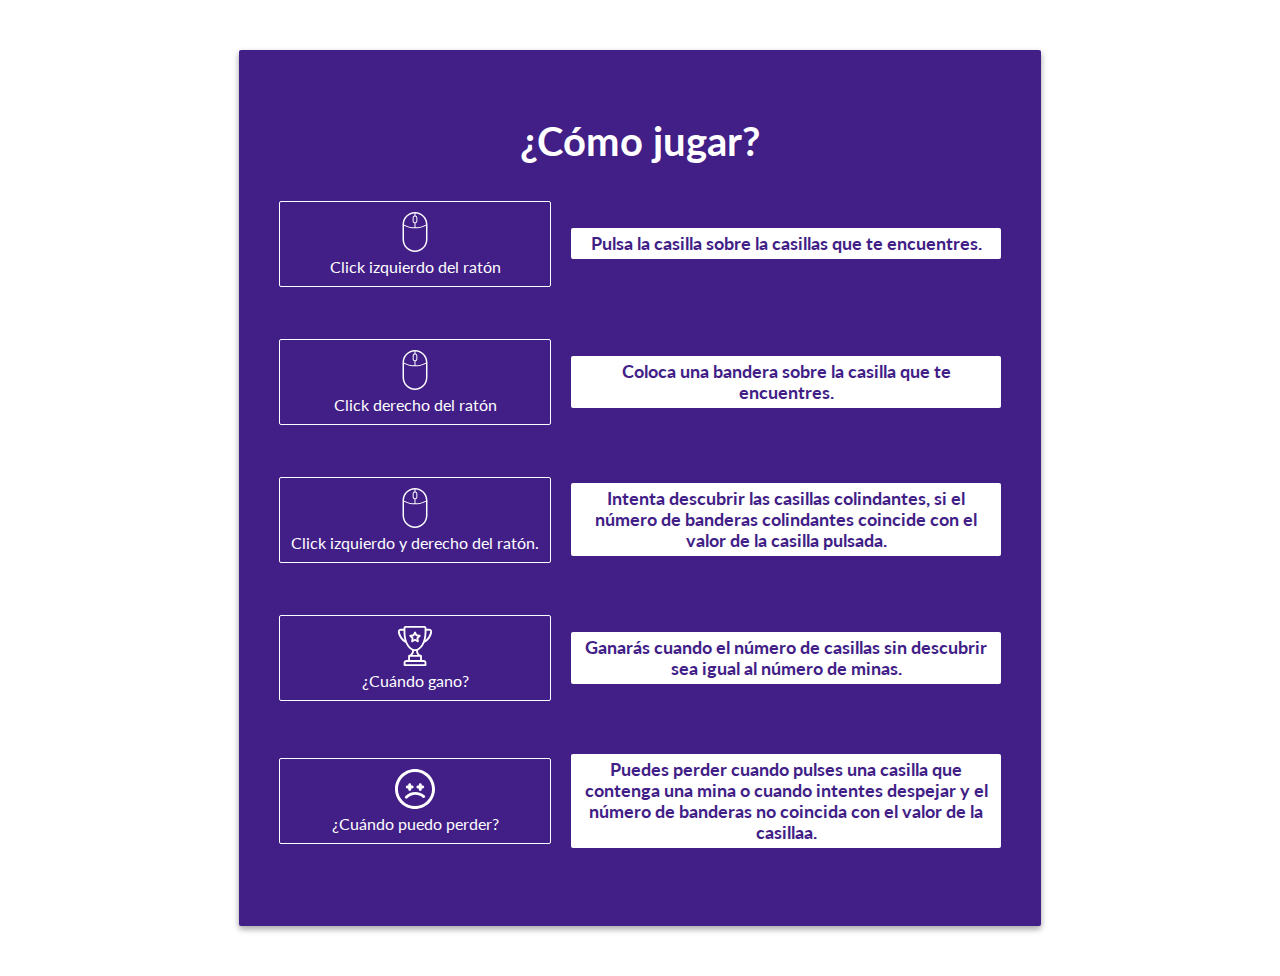
==== instrucciones.html @ 0e493383 "subida inicial" ====
<!DOCTYPE html>
<html lang="es">
  <head>
    <meta charset="UTF-8" />
    <meta name="viewport" content="width=device-width, initial-scale=1.0" />
    <meta http-equiv="X-UA-Compatible" content="ie=edge" />
    <title>¿Cómo juego buscaminas?</title>
    <script type="module" src="js/main.js" charset="UTF-8"></script>
    <script type="module" src="js/gui.js" charset="UTF-8"></script>
    <link
      href="https://fonts.googleapis.com/css?family=Lato"
      rel="stylesheet"
    />
    <link rel="stylesheet" href="css/instrucciones.min.css" />

    <!--
      Favicon
    -->
    <link rel="apple-touch-icon" sizes="180x180" href="favicon/apple-touch-icon.png">
    <link rel="icon" type="image/png" sizes="32x32" href="favicon/favicon-32x32.png">
    <link rel="icon" type="image/png" sizes="16x16" href="favicon/favicon-16x16.png">
    <link rel="manifest" href="favicon/site.webmanifest">
    <link rel="mask-icon" href="favicon/safari-pinned-tab.svg" color="#5bbad5">
    <meta name="msapplication-TileColor" content="#da532c">
    <meta name="theme-color" content="#ffffff">
  </head>
  <body>
    <noscript>
      Por favor, comprueba que tu navegador es compatible con javascript, o bien
      comprueba si lo tienes activado
    </noscript>
    
    <main>
      <div class="container">
          <h1>¿Cómo jugar?</h1>
          
          <div id="click">
            <p id="action">
              <img id="imgMouse" src="images/mouse.svg" />
              Click izquierdo del ratón
            </p>
            <p id="description">Pulsa la casilla sobre la casillas que te encuentres.</p>
          </div>

          <div id="click">
              <p id="action">
                <img id="imgMouse" src="images/mouse.svg" />
                Click derecho del ratón
              </p>
              <p id="description">Coloca una bandera sobre la casilla que te encuentres.</p>
          </div>

          <div id="click">
              <p id="action">
                <img id="imgMouse" src="images/mouse.svg" />
                Click izquierdo y derecho del ratón.
              </p>
              <p id="description">Intenta descubrir las casillas colindantes, si el número de banderas colindantes coincide con el valor de la casilla pulsada.</p>
          </div>

          <div id="click">
              <p id="action">
                <img id="imgMouse" src="images/win.svg" />
                ¿Cuándo gano?
              </p>
              <p id="description">Ganarás cuando el número de casillas sin descubrir sea igual al número de minas.</p>
          </div>

          <div id="click">
              <p id="action">
                <img id="imgMouse" src="images/lost.svg" />
                ¿Cuándo puedo perder?
              </p>
              <p id="description">Puedes perder cuando pulses una casilla que contenga una mina o cuando intentes despejar y el número de banderas no coincida con el valor de la casillaa.</p>
          </div>
          
      </div>
    </main>
  </body>
</html>
---- css/instrucciones.min.css ----
body{margin:0px;padding:0px;font-family:'Lato', sans-serif;-webkit-user-select:none;-moz-user-select:none;-ms-user-select:none;user-select:none}body main{display:flex;flex-direction:column;justify-content:center;align-items:center;min-height:100vh;width:100%}body main .container{display:flex;flex-direction:column;justify-content:center;align-items:center;margin-top:50px;margin-bottom:50px;display:flex;flex-direction:column;justify-content:center;align-items:center;background:#421E87;padding:40px;color:#ffffff;border-radius:2px;min-width:50%;-webkit-box-shadow:0 3px 6px rgba(0,0,0,0.16),0 3px 6px rgba(0,0,0,0.23);-moz-box-shadow:0 3px 6px rgba(0,0,0,0.16),0 3px 6px rgba(0,0,0,0.23);-ms-box-shadow:0 3px 6px rgba(0,0,0,0.16),0 3px 6px rgba(0,0,0,0.23);-o-box-shadow:0 3px 6px rgba(0,0,0,0.16),0 3px 6px rgba(0,0,0,0.23);box-shadow:0 3px 6px rgba(0,0,0,0.16),0 3px 6px rgba(0,0,0,0.23)}body main .container h1{padding-left:10px;padding-right:10px;margin-bottom:20px;font-size:2.5rem}body main .container #imgMouse{height:40px}body main .container #click{display:flex;flex-direction:row;justify-content:flex-start;align-items:center;width:100%;margin-bottom:20px}body main .container #click #action{display:flex;flex-direction:column;justify-content:center;align-items:center;margin-right:20px;border:1px solid #ffffff;padding:10px;border-radius:2px;width:250px}body main .container #click #action img{margin-bottom:5px}body main .container #click #description{background:#ffffff;color:#421E87;font-weight:bold;padding:5px;border-radius:2px;width:420px;text-align:center;font-size:1.1rem}
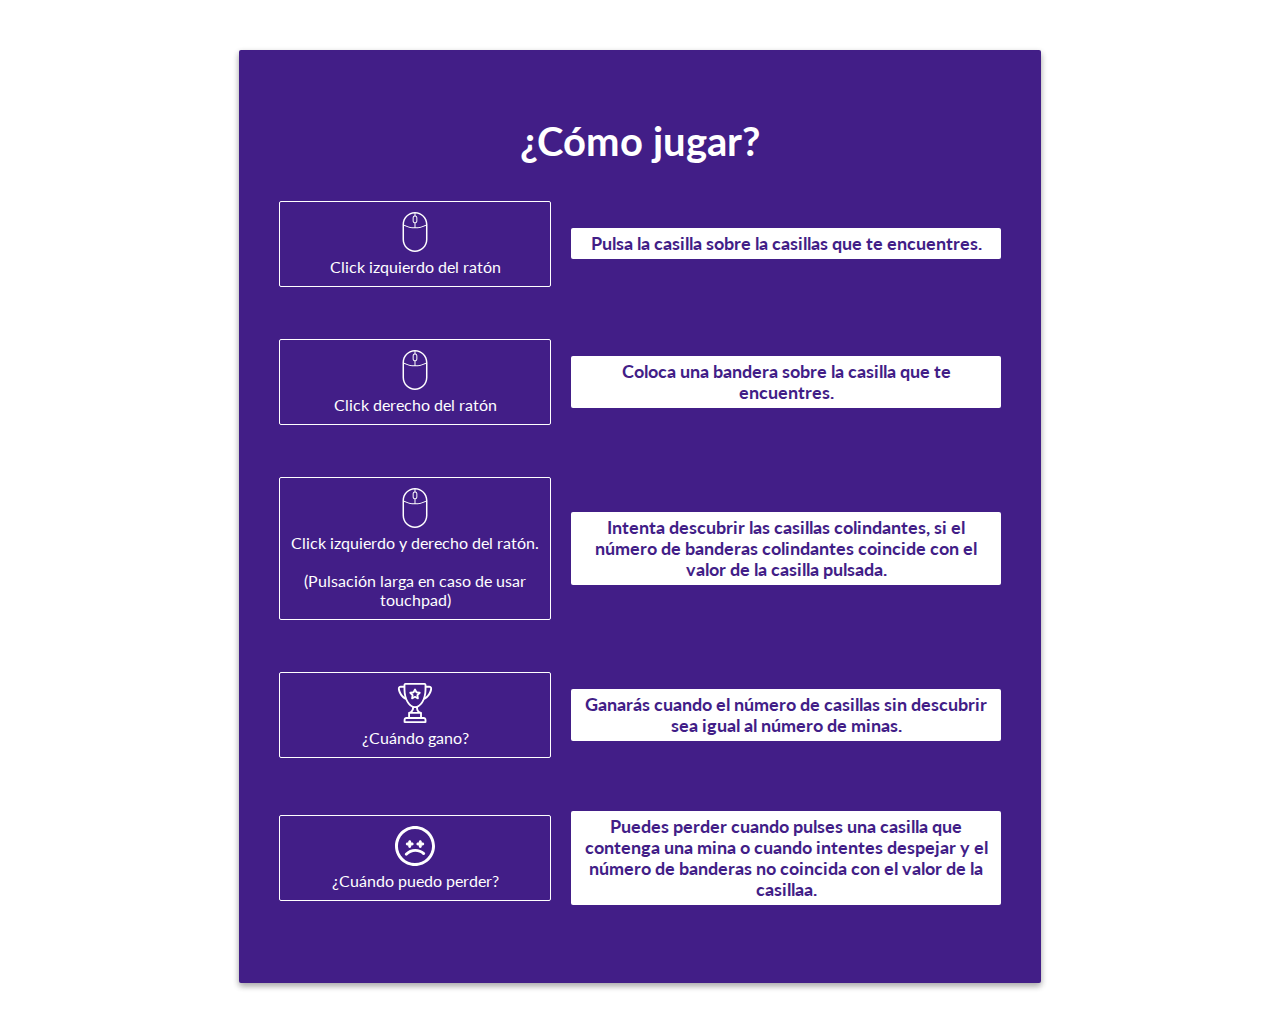
==== commit 4366b742: "add improvements and docs" ====
--- a/instrucciones.html
+++ b/instrucciones.html
@@ -29,11 +29,11 @@
       Por favor, comprueba que tu navegador es compatible con javascript, o bien
       comprueba si lo tienes activado
     </noscript>
-    
+
     <main>
       <div class="container">
           <h1>¿Cómo jugar?</h1>
-          
+
           <div id="click">
             <p id="action">
               <img id="imgMouse" src="images/mouse.svg" />
@@ -54,6 +54,9 @@
               <p id="action">
                 <img id="imgMouse" src="images/mouse.svg" />
                 Click izquierdo y derecho del ratón.
+                <br/>
+                <br/>
+                (Pulsación larga en caso de usar touchpad)
               </p>
               <p id="description">Intenta descubrir las casillas colindantes, si el número de banderas colindantes coincide con el valor de la casilla pulsada.</p>
           </div>
@@ -73,7 +76,7 @@
               </p>
               <p id="description">Puedes perder cuando pulses una casilla que contenga una mina o cuando intentes despejar y el número de banderas no coincida con el valor de la casillaa.</p>
           </div>
-          
+
       </div>
     </main>
   </body>
--- a/css/instrucciones.min.css
+++ b/css/instrucciones.min.css
@@ -1 +1 @@
-body{margin:0px;padding:0px;font-family:'Lato', sans-serif;-webkit-user-select:none;-moz-user-select:none;-ms-user-select:none;user-select:none}body main{display:flex;flex-direction:column;justify-content:center;align-items:center;min-height:100vh;width:100%}body main .container{display:flex;flex-direction:column;justify-content:center;align-items:center;margin-top:50px;margin-bottom:50px;display:flex;flex-direction:column;justify-content:center;align-items:center;background:#421E87;padding:40px;color:#ffffff;border-radius:2px;min-width:50%;-webkit-box-shadow:0 3px 6px rgba(0,0,0,0.16),0 3px 6px rgba(0,0,0,0.23);-moz-box-shadow:0 3px 6px rgba(0,0,0,0.16),0 3px 6px rgba(0,0,0,0.23);-ms-box-shadow:0 3px 6px rgba(0,0,0,0.16),0 3px 6px rgba(0,0,0,0.23);-o-box-shadow:0 3px 6px rgba(0,0,0,0.16),0 3px 6px rgba(0,0,0,0.23);box-shadow:0 3px 6px rgba(0,0,0,0.16),0 3px 6px rgba(0,0,0,0.23)}body main .container h1{padding-left:10px;padding-right:10px;margin-bottom:20px;font-size:2.5rem}body main .container #imgMouse{height:40px}body main .container #click{display:flex;flex-direction:row;justify-content:flex-start;align-items:center;width:100%;margin-bottom:20px}body main .container #click #action{display:flex;flex-direction:column;justify-content:center;align-items:center;margin-right:20px;border:1px solid #ffffff;padding:10px;border-radius:2px;width:250px}body main .container #click #action img{margin-bottom:5px}body main .container #click #description{background:#ffffff;color:#421E87;font-weight:bold;padding:5px;border-radius:2px;width:420px;text-align:center;font-size:1.1rem}
+body{margin:0px;padding:0px;font-family:'Lato', sans-serif;-webkit-user-select:none;-moz-user-select:none;-ms-user-select:none;user-select:none}body main{display:flex;flex-direction:column;justify-content:center;align-items:center;min-height:100vh;width:100%}body main .container{display:flex;flex-direction:column;justify-content:center;align-items:center;margin-top:50px;margin-bottom:50px;display:flex;flex-direction:column;justify-content:center;align-items:center;background:#421E87;padding:40px;color:#ffffff;border-radius:2px;min-width:50%;-webkit-box-shadow:0 3px 6px rgba(0,0,0,0.16),0 3px 6px rgba(0,0,0,0.23);-moz-box-shadow:0 3px 6px rgba(0,0,0,0.16),0 3px 6px rgba(0,0,0,0.23);-ms-box-shadow:0 3px 6px rgba(0,0,0,0.16),0 3px 6px rgba(0,0,0,0.23);-o-box-shadow:0 3px 6px rgba(0,0,0,0.16),0 3px 6px rgba(0,0,0,0.23);box-shadow:0 3px 6px rgba(0,0,0,0.16),0 3px 6px rgba(0,0,0,0.23)}body main .container h1{padding-left:10px;padding-right:10px;margin-bottom:20px;font-size:2.5rem}body main .container #imgMouse{height:40px}body main .container #click{display:flex;flex-direction:row;justify-content:flex-start;align-items:center;width:100%;margin-bottom:20px}body main .container #click #action{display:flex;flex-direction:column;justify-content:center;align-items:center;margin-right:20px;border:1px solid #ffffff;padding:10px;border-radius:2px;width:250px;text-align:center}body main .container #click #action img{margin-bottom:5px}body main .container #click #description{background:#ffffff;color:#421E87;font-weight:bold;padding:5px;border-radius:2px;width:420px;text-align:center;font-size:1.1rem}
